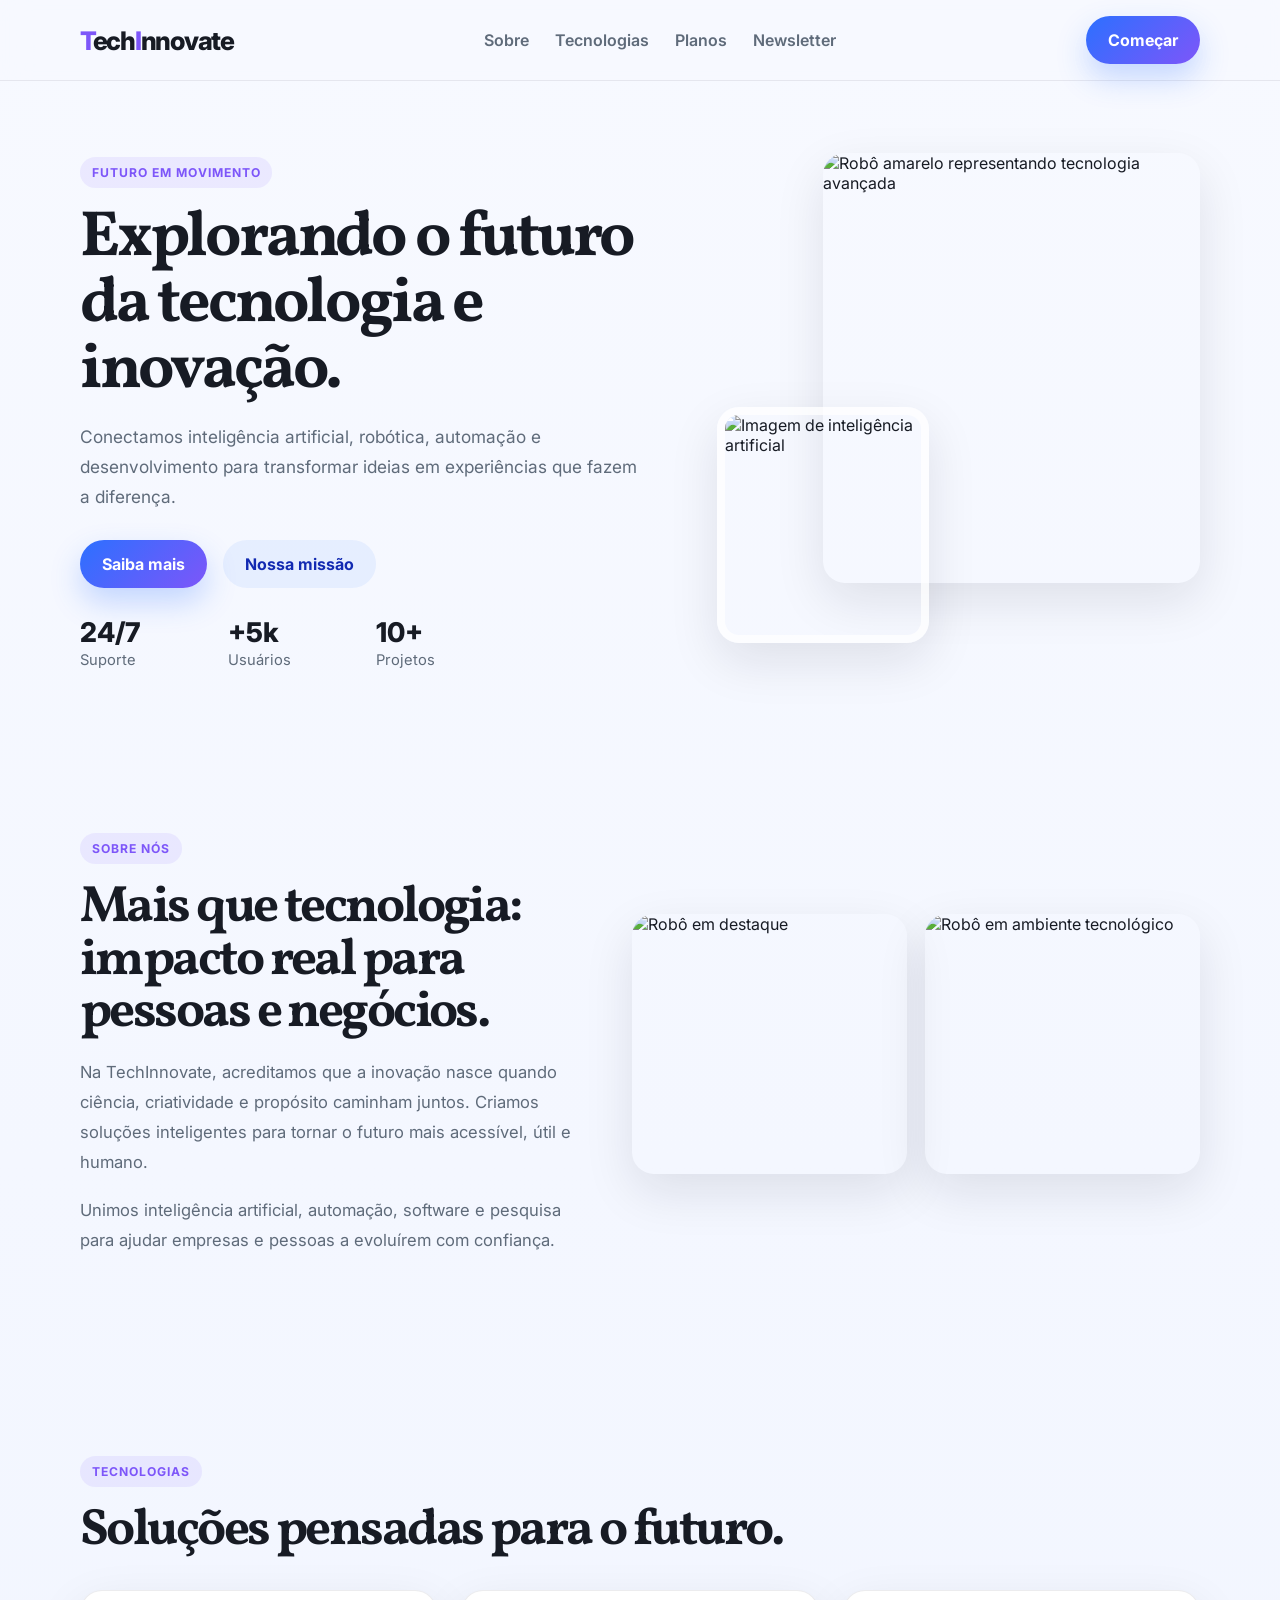
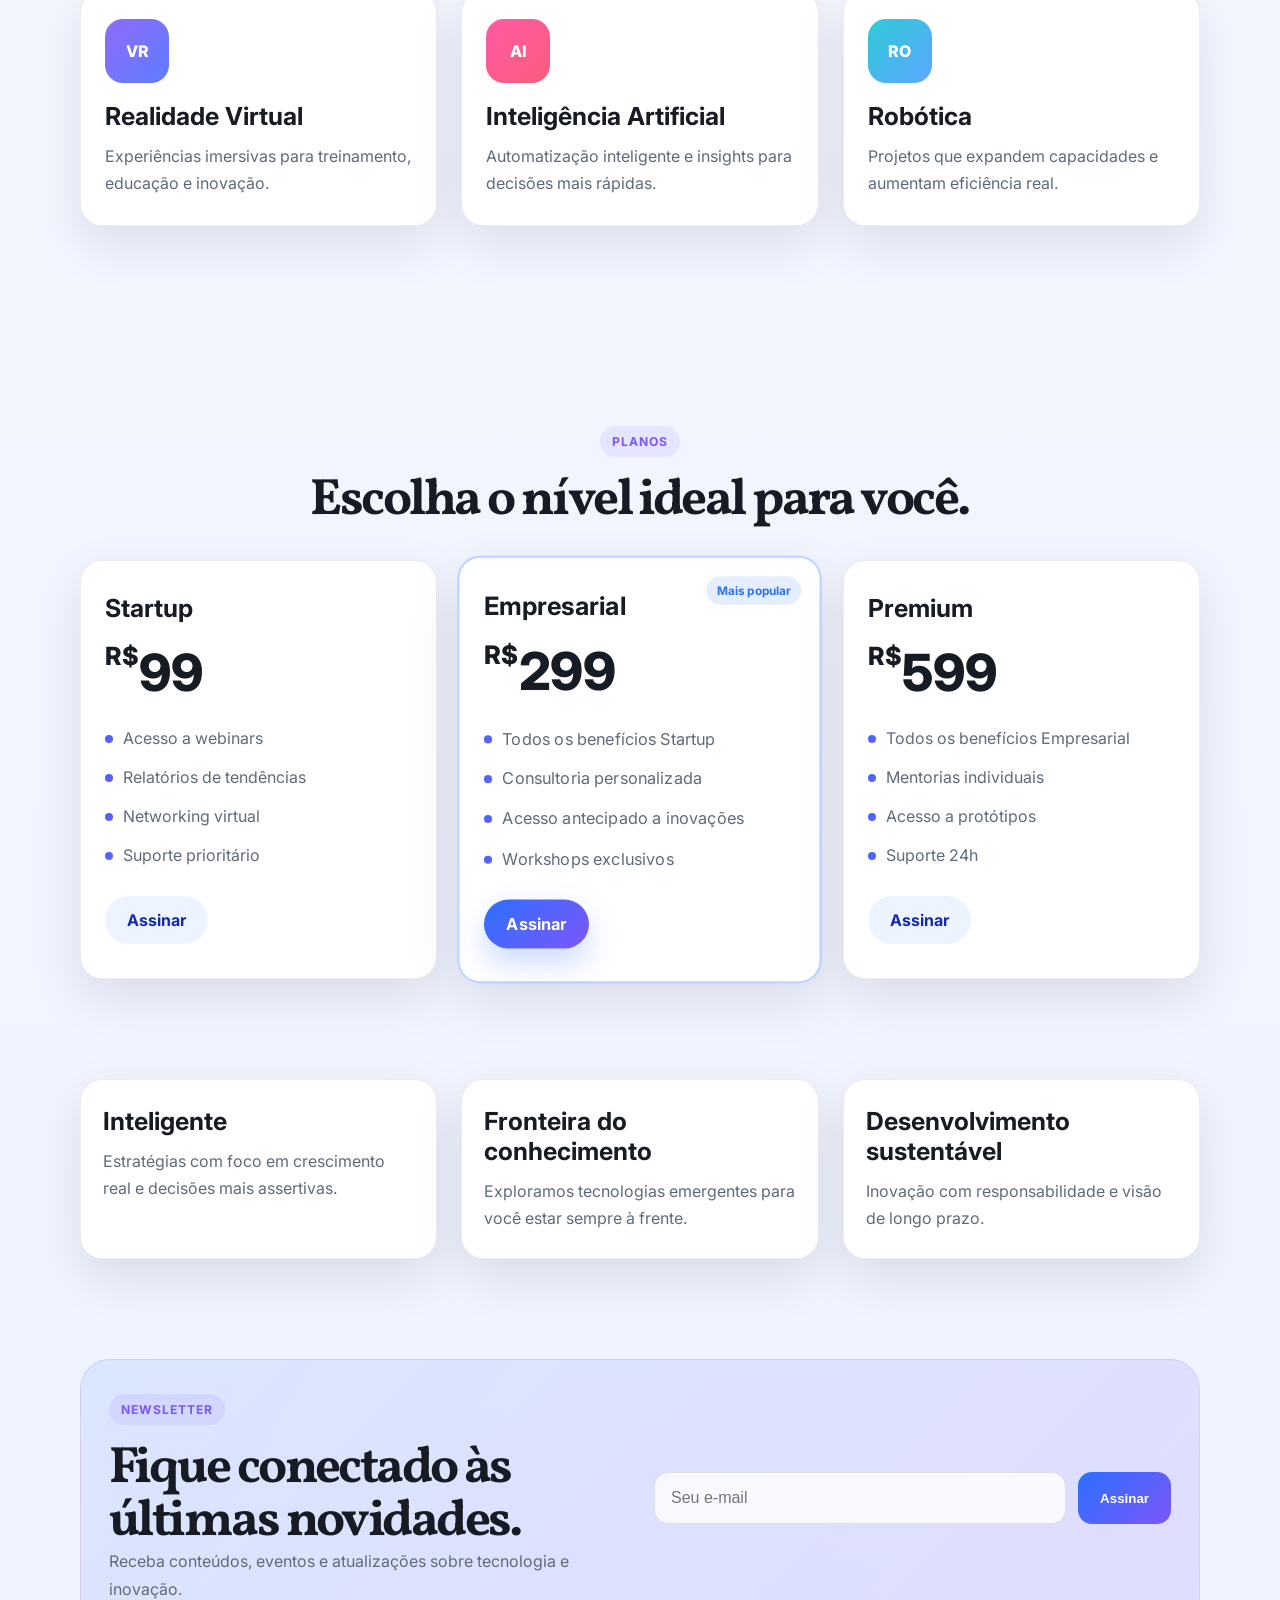
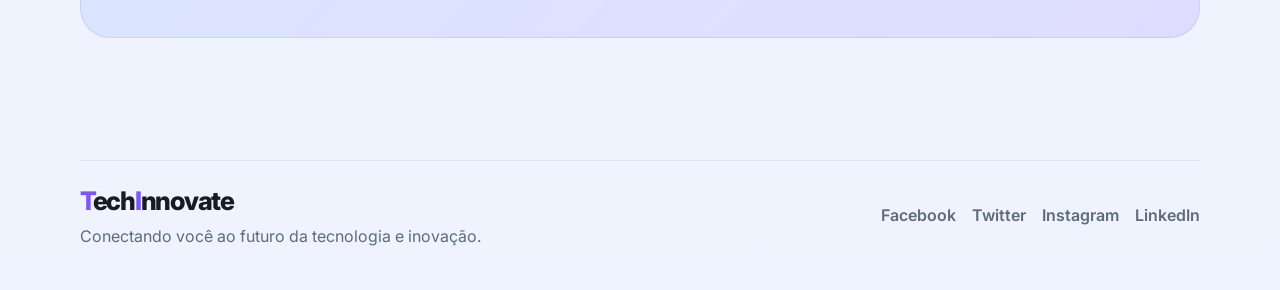
==== index.html @ ab8b84db "Unificar os dois layouts em uma landing page moderna e responsiva para o repositório principal" ====
<!DOCTYPE html>
<html lang="pt-br">
  <head>
    <meta charset="UTF-8" />
    <meta name="viewport" content="width=device-width, initial-scale=1.0" />
    <meta
      name="description"
      content="TechInnovate — tecnologia, inovação e soluções para o futuro."
    />
    <title>TechInnovate</title>
    <link rel="preconnect" href="https://fonts.googleapis.com" />
    <link rel="preconnect" href="https://fonts.gstatic.com" crossorigin />
    <link
      href="https://fonts.googleapis.com/css2?family=Inter:wght@400;500;600;700;800;900&family=Vollkorn:wght@400;600;700&display=swap"
      rel="stylesheet"
    />
    <link rel="stylesheet" href="./styles.css" />
  </head>
  <body>
    <header class="topbar">
      <div class="container nav-wrap">
        <a class="brand" href="#home" aria-label="TechInnovate home">
          <span class="brand-mark">T</span>ech<span class="brand-mark">I</span>nnovate
        </a>

        <nav class="main-nav" aria-label="Navegação principal">
          <a href="#sobre">Sobre</a>
          <a href="#tecnologias">Tecnologias</a>
          <a href="#planos">Planos</a>
          <a href="#newsletter">Newsletter</a>
        </nav>

        <a href="#planos" class="button button-primary">Começar</a>
      </div>
    </header>

    <main id="home">
      <section class="hero">
        <div class="container hero-grid">
          <div class="hero-copy">
            <span class="eyebrow">Futuro em movimento</span>
            <h1>Explorando o futuro da tecnologia e inovação.</h1>
            <p>
              Conectamos inteligência artificial, robótica, automação e
desenvolvimento para transformar ideias em experiências que fazem a
              diferença.
            </p>

            <div class="hero-actions">
              <a href="#tecnologias" class="button button-primary">Saiba mais</a>
              <a href="#sobre" class="button button-secondary">Nossa missão</a>
            </div>

            <ul class="metrics" aria-label="Estatísticas da empresa">
              <li>
                <strong>24/7</strong>
                <span>Suporte</span>
              </li>
              <li>
                <strong>+5k</strong>
                <span>Usuários</span>
              </li>
              <li>
                <strong>10+</strong>
                <span>Projetos</span>
              </li>
            </ul>
          </div>

          <div class="hero-visual" aria-label="Visual da TechInnovate">
            <div class="image-card card-main">
              <img
                src="https://raw.githubusercontent.com/danyton/TechInnovate-Grid-Layout/main/img/RoboAmarelo.jpg"
                alt="Robô amarelo representando tecnologia avançada"
              />
            </div>
            <div class="image-card card-small">
              <img
                src="https://raw.githubusercontent.com/danyton/TechInnovate-Flex-Box/main/img/produtos2.jpg"
                alt="Imagem de inteligência artificial"
              />
            </div>
          </div>
        </div>
      </section>

      <section id="sobre" class="about">
        <div class="container about-grid">
          <div class="about-copy">
            <span class="section-tag">Sobre nós</span>
            <h2>Mais que tecnologia: impacto real para pessoas e negócios.</h2>
            <p>
              Na TechInnovate, acreditamos que a inovação nasce quando ciência,
              criatividade e propósito caminham juntos. Criamos soluções
              inteligentes para tornar o futuro mais acessível, útil e humano.
            </p>
            <p>
              Unimos inteligência artificial, automação, software e pesquisa para
              ajudar empresas e pessoas a evoluírem com confiança.
            </p>
          </div>

          <div class="about-gallery">
            <img
              src="https://raw.githubusercontent.com/danyton/TechInnovate-Flex-Box/main/img/sobre1.jpg"
              alt="Robô em destaque"
            />
            <img
              src="https://raw.githubusercontent.com/danyton/TechInnovate-Grid-Layout/main/img/robobranco.jpg"
              alt="Robô em ambiente tecnológico"
            />
          </div>
        </div>
      </section>

      <section id="tecnologias" class="technology">
        <div class="container">
          <div class="section-heading">
            <span class="section-tag">Tecnologias</span>
            <h2>Soluções pensadas para o futuro.</h2>
          </div>

          <div class="tech-grid">
            <article class="tech-card purple">
              <div class="tech-icon">VR</div>
              <h3>Realidade Virtual</h3>
              <p>Experiências imersivas para treinamento, educação e inovação.</p>
            </article>

            <article class="tech-card pink">
              <div class="tech-icon">AI</div>
              <h3>Inteligência Artificial</h3>
              <p>Automatização inteligente e insights para decisões mais rápidas.</p>
            </article>

            <article class="tech-card cyan">
              <div class="tech-icon">RO</div>
              <h3>Robótica</h3>
              <p>Projetos que expandem capacidades e aumentam eficiência real.</p>
            </article>
          </div>
        </div>
      </section>

      <section id="planos" class="plans">
        <div class="container">
          <div class="section-heading centered">
            <span class="section-tag">Planos</span>
            <h2>Escolha o nível ideal para você.</h2>
          </div>

          <div class="plans-grid">
            <article class="plan-card">
              <h3>Startup</h3>
              <div class="price"><sup>R$</sup>99</div>
              <ul>
                <li>Acesso a webinars</li>
                <li>Relatórios de tendências</li>
                <li>Networking virtual</li>
                <li>Suporte prioritário</li>
              </ul>
              <a href="#" class="button button-secondary">Assinar</a>
            </article>

            <article class="plan-card featured">
              <span class="plan-badge">Mais popular</span>
              <h3>Empresarial</h3>
              <div class="price"><sup>R$</sup>299</div>
              <ul>
                <li>Todos os benefícios Startup</li>
                <li>Consultoria personalizada</li>
                <li>Acesso antecipado a inovações</li>
                <li>Workshops exclusivos</li>
              </ul>
              <a href="#" class="button button-primary">Assinar</a>
            </article>

            <article class="plan-card">
              <h3>Premium</h3>
              <div class="price"><sup>R$</sup>599</div>
              <ul>
                <li>Todos os benefícios Empresarial</li>
                <li>Mentorias individuais</li>
                <li>Acesso a protótipos</li>
                <li>Suporte 24h</li>
              </ul>
              <a href="#" class="button button-secondary">Assinar</a>
            </article>
          </div>
        </div>
      </section>

      <section class="highlights">
        <div class="container">
          <div class="highlight-grid">
            <div class="highlight-item">
              <h3>Inteligente</h3>
              <p>Estratégias com foco em crescimento real e decisões mais assertivas.</p>
            </div>
            <div class="highlight-item">
              <h3>Fronteira do conhecimento</h3>
              <p>Exploramos tecnologias emergentes para você estar sempre à frente.</p>
            </div>
            <div class="highlight-item">
              <h3>Desenvolvimento sustentável</h3>
              <p>Inovação com responsabilidade e visão de longo prazo.</p>
            </div>
          </div>
        </div>
      </section>

      <section id="newsletter" class="newsletter">
        <div class="container newsletter-wrap">
          <div class="newsletter-copy">
            <span class="section-tag">Newsletter</span>
            <h2>Fique conectado às últimas novidades.</h2>
            <p>Receba conteúdos, eventos e atualizações sobre tecnologia e inovação.</p>
          </div>

          <form class="newsletter-form">
            <input type="email" placeholder="Seu e-mail" aria-label="Seu e-mail" />
            <button type="submit">Assinar</button>
          </form>
        </div>
      </section>
    </main>

    <footer class="site-footer">
      <div class="container footer-wrap">
        <div>
          <a href="#home" class="brand footer-brand">
            <span class="brand-mark">T</span>ech<span class="brand-mark">I</span>nnovate
          </a>
          <p>Conectando você ao futuro da tecnologia e inovação.</p>
        </div>

        <ul class="socials" aria-label="Redes sociais">
          <li><a href="#">Facebook</a></li>
          <li><a href="#">Twitter</a></li>
          <li><a href="#">Instagram</a></li>
          <li><a href="#">LinkedIn</a></li>
        </ul>
      </div>
    </footer>

    <script src="./app.js"></script>
  </body>
</html>
---- styles.css ----
:root {
  --bg: #f6f7fb;
  --surface: #ffffff;
  --surface-alt: #eef3ff;
  --primary: #2c70ff;
  --primary-strong: #122ab2;
  --secondary: #7d56f9;
  --accent: #3ad6c1;
  --text: #171b24;
  --muted: #5f6b7a;
  --line: rgba(16, 24, 40, 0.08);
  --shadow: 0 18px 50px rgba(17, 24, 39, 0.10);
  --radius: 22px;
}

* {
  box-sizing: border-box;
  margin: 0;
  padding: 0;
}

html {
  scroll-behavior: smooth;
}

body {
  font-family: "Inter", sans-serif;
  background: linear-gradient(180deg, #f7f9ff 0%, #eef3ff 100%);
  color: var(--text);
}

a {
  color: inherit;
  text-decoration: none;
}

img {
  display: block;
  width: 100%;
}

.container {
  width: min(1120px, calc(100% - 32px));
  margin: 0 auto;
}

.topbar {
  position: sticky;
  top: 0;
  z-index: 20;
  backdrop-filter: blur(14px);
  background: rgba(247, 249, 255, 0.8);
  border-bottom: 1px solid var(--line);
}

.nav-wrap {
  display: flex;
  align-items: center;
  justify-content: space-between;
  min-height: 80px;
}

.brand {
  font-size: clamp(1.4rem, 2vw, 2rem);
  font-weight: 800;
  letter-spacing: -0.05em;
}

.brand-mark {
  color: var(--secondary);
}

.main-nav {
  display: flex;
  align-items: center;
  gap: 26px;
  color: var(--muted);
  font-weight: 600;
}

.main-nav a {
  transition: color 0.2s ease;
}

.main-nav a:hover {
  color: var(--primary);
}

.button {
  display: inline-flex;
  align-items: center;
  justify-content: center;
  min-height: 48px;
  padding: 0 22px;
  border-radius: 999px;
  font-weight: 700;
  transition: transform 0.2s ease, box-shadow 0.2s ease;
}

.button:hover {
  transform: translateY(-1px);
}

.button-primary {
  background: linear-gradient(135deg, var(--primary), var(--secondary));
  color: #fff;
  box-shadow: 0 14px 30px rgba(44, 112, 255, 0.25);
}

.button-secondary {
  background: rgba(44, 112, 255, 0.08);
  color: var(--primary-strong);
}

.hero {
  padding: 72px 0 60px;
}

.hero-grid {
  display: grid;
  grid-template-columns: 1.1fr 0.9fr;
  gap: 46px;
  align-items: center;
}

.eyebrow,
.section-tag {
  display: inline-block;
  padding: 8px 12px;
  border-radius: 999px;
  background: rgba(124, 92, 255, 0.10);
  color: var(--secondary);
  font-size: 0.76rem;
  font-weight: 700;
  letter-spacing: 0.08em;
  text-transform: uppercase;
}

.hero-copy h1,
.about-copy h2,
.section-heading h2,
.newsletter-copy h2 {
  font-family: "Vollkorn", serif;
  letter-spacing: -0.05em;
  line-height: 1.03;
}

.hero-copy h1 {
  margin-top: 18px;
  font-size: clamp(2.8rem, 5vw, 5rem);
  max-width: 620px;
}

.hero-copy p {
  max-width: 560px;
  margin-top: 18px;
  font-size: 1.08rem;
  line-height: 1.75;
  color: var(--muted);
}

.hero-actions {
  display: flex;
  flex-wrap: wrap;
  gap: 16px;
  margin-top: 28px;
}

.metrics {
  list-style: none;
  display: flex;
  flex-wrap: wrap;
  gap: 28px;
  margin-top: 28px;
}

.metrics li {
  min-width: 120px;
}

.metrics strong {
  display: block;
  font-size: 1.7rem;
  font-weight: 800;
}

.metrics span {
  color: var(--muted);
  font-size: 0.92rem;
}

.hero-visual {
  position: relative;
  min-height: 520px;
}

.image-card {
  position: absolute;
  overflow: hidden;
  border-radius: var(--radius);
  box-shadow: var(--shadow);
}

.card-main {
  width: min(78%, 460px);
  right: 0;
  top: 0;
}

.card-main img {
  height: 430px;
  object-fit: cover;
}

.card-small {
  width: min(44%, 260px);
  left: 0;
  bottom: 30px;
  border: 8px solid rgba(255, 255, 255, 0.75);
}

.card-small img {
  height: 220px;
  object-fit: cover;
}

.about,
.technology,
.plans,
.newsletter {
  padding: 100px 0;
}

.about-grid {
  display: grid;
  grid-template-columns: 1fr 1.1fr;
  gap: 36px;
  align-items: center;
}

.about-copy h2,
.section-heading h2,
.newsletter-copy h2 {
  margin-top: 18px;
  font-size: clamp(2rem, 4vw, 3.2rem);
}

.about-copy p {
  margin-top: 18px;
  color: var(--muted);
  line-height: 1.8;
  font-size: 1.04rem;
}

.about-gallery {
  display: grid;
  grid-template-columns: repeat(2, minmax(0, 1fr));
  gap: 18px;
}

.about-gallery img {
  border-radius: var(--radius);
  height: 260px;
  object-fit: cover;
  box-shadow: var(--shadow);
}

.section-heading {
  margin-bottom: 32px;
}

.section-heading.centered {
  text-align: center;
}

.tech-grid,
.plans-grid,
.highlight-grid {
  display: grid;
  gap: 24px;
}

.tech-grid {
  grid-template-columns: repeat(3, minmax(0, 1fr));
}

.tech-card,
.plan-card,
.highlight-item {
  background: var(--surface);
  border: 1px solid var(--line);
  border-radius: var(--radius);
  box-shadow: var(--shadow);
}

.tech-card {
  padding: 28px 24px;
}

.tech-icon {
  width: 64px;
  height: 64px;
  display: grid;
  place-items: center;
  border-radius: 18px;
  font-weight: 800;
  color: #fff;
  margin-bottom: 18px;
}

.purple .tech-icon {
  background: linear-gradient(135deg, #8f6afc, #5d7dff);
}

.pink .tech-icon {
  background: linear-gradient(135deg, #ff5ba5, #f95d7b);
}

.cyan .tech-icon {
  background: linear-gradient(135deg, #2ecad7, #5da8ff);
}

.tech-card h3,
.plan-card h3,
.highlight-item h3 {
  font-size: 1.55rem;
  margin-bottom: 12px;
}

.tech-card p,
.highlight-item p,
.plan-card li,
.newsletter-copy p {
  color: var(--muted);
  line-height: 1.7;
}

.plans-grid {
  grid-template-columns: repeat(3, minmax(0, 1fr));
  align-items: stretch;
}

.plan-card {
  position: relative;
  padding: 32px 24px;
}

.plan-card.featured {
  border: 2px solid rgba(44, 112, 255, 0.3);
  transform: scale(1.02);
}

.plan-badge {
  position: absolute;
  top: 18px;
  right: 18px;
  background: rgba(44, 112, 255, 0.12);
  color: var(--primary);
  font-size: 0.72rem;
  font-weight: 700;
  padding: 7px 10px;
  border-radius: 999px;
}

.price {
  margin: 18px 0 22px;
  font-size: clamp(2.2rem, 4vw, 3.2rem);
  font-weight: 800;
  color: var(--text);
}

.price sup {
  font-size: 0.49em;
  vertical-align: top;
}

.plan-card ul {
  list-style: none;
  display: grid;
  gap: 12px;
  margin-bottom: 26px;
}

.plan-card li {
  position: relative;
  padding-left: 18px;
}

.plan-card li::before {
  content: "";
  position: absolute;
  left: 0;
  top: 10px;
  width: 8px;
  height: 8px;
  border-radius: 50%;
  background: linear-gradient(135deg, var(--primary), var(--secondary));
}

.highlight-grid {
  grid-template-columns: repeat(3, minmax(0, 1fr));
}

.highlight-item {
  padding: 26px 22px;
  min-height: 180px;
}

.newsletter-wrap {
  display: grid;
  grid-template-columns: 1fr 1fr;
  gap: 28px;
  align-items: center;
  background: linear-gradient(135deg, rgba(44, 112, 255, 0.10), rgba(125, 86, 249, 0.14));
  border: 1px solid var(--line);
  border-radius: calc(var(--radius) + 8px);
  padding: 34px 28px;
}

.newsletter-form {
  display: flex;
  align-items: center;
  justify-content: end;
  gap: 12px;
}

.newsletter-form input {
  flex: 1;
  min-height: 52px;
  border: 1px solid rgba(17, 24, 39, 0.12);
  border-radius: 14px;
  background: rgba(255, 255, 255, 0.8);
  padding: 0 16px;
  font-size: 1rem;
}

.newsletter-form button {
  min-height: 52px;
  border: none;
  border-radius: 14px;
  padding: 0 22px;
  font-weight: 800;
  background: linear-gradient(135deg, var(--primary), var(--secondary));
  color: #fff;
  cursor: pointer;
}

.site-footer {
  padding: 22px 0 44px;
}

.footer-wrap {
  display: flex;
  align-items: center;
  justify-content: space-between;
  gap: 20px;
  padding-top: 24px;
  border-top: 1px solid var(--line);
}

.footer-brand {
  display: inline-block;
  margin-bottom: 10px;
}

.site-footer p {
  color: var(--muted);
}

.socials {
  list-style: none;
  display: flex;
  flex-wrap: wrap;
  gap: 16px;
  color: var(--muted);
  font-weight: 600;
}

@media (max-width: 860px) {
  .hero-grid,
  .about-grid,
  .newsletter-wrap,
  .plans-grid,
  .tech-grid,
  .highlight-grid {
    grid-template-columns: 1fr;
  }

  .nav-wrap {
    flex-wrap: wrap;
    justify-content: center;
    padding: 12px 0;
    gap: 14px;
  }

  .main-nav {
    width: 100%;
    justify-content: center;
    flex-wrap: wrap;
  }

  .hero {
    padding-top: 42px;
  }

  .hero-visual {
    min-height: 420px;
  }

  .newsletter-form {
    width: 100%;
    justify-content: stretch;
    flex-direction: column;
  }

  .newsletter-form input,
  .newsletter-form button {
    width: 100%;
  }
}

@media (max-width: 520px) {
  .brand {
    font-size: 1.2rem;
  }

  .main-nav {
    gap: 14px;
    font-size: 0.9rem;
  }

  .hero-copy h1 {
    font-size: 2.45rem;
  }

  .about-gallery {
    grid-template-columns: 1fr;
  }

  .footer-wrap {
    flex-direction: column;
    align-items: flex-start;
  }
}
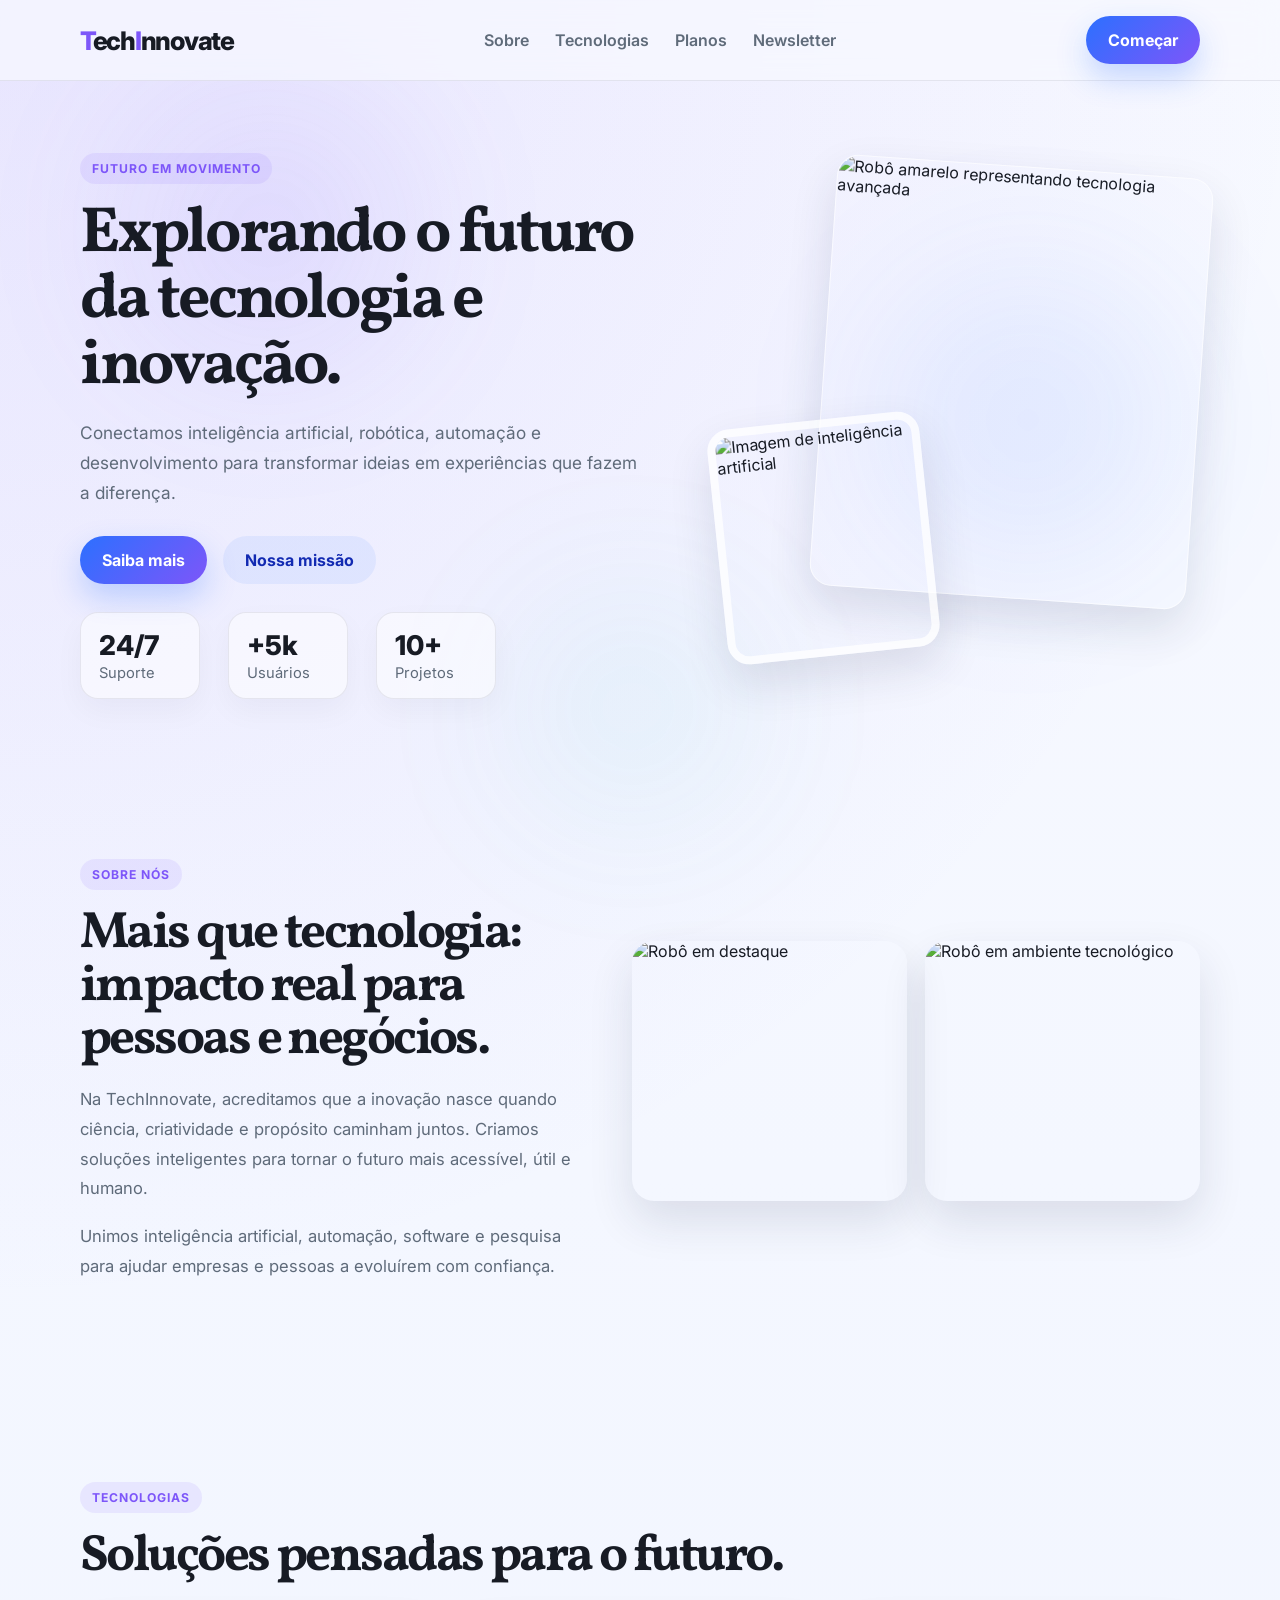
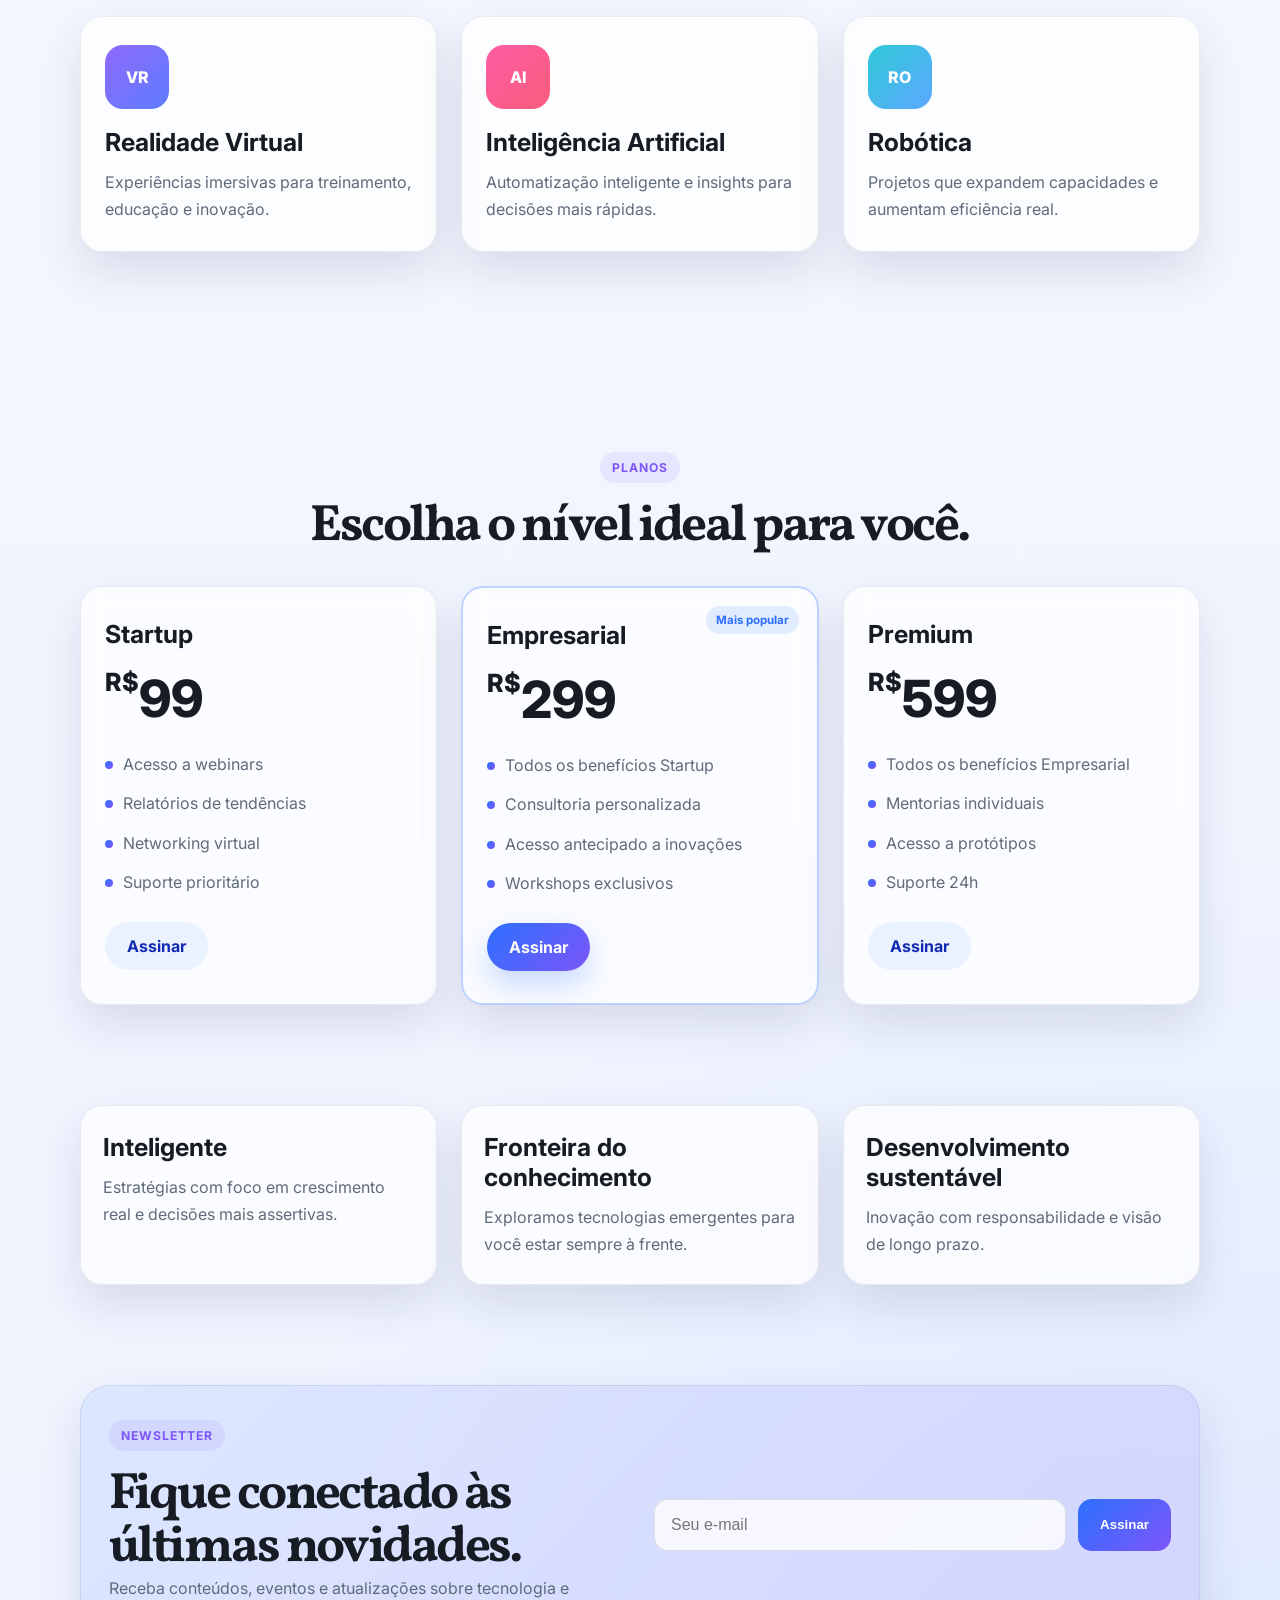
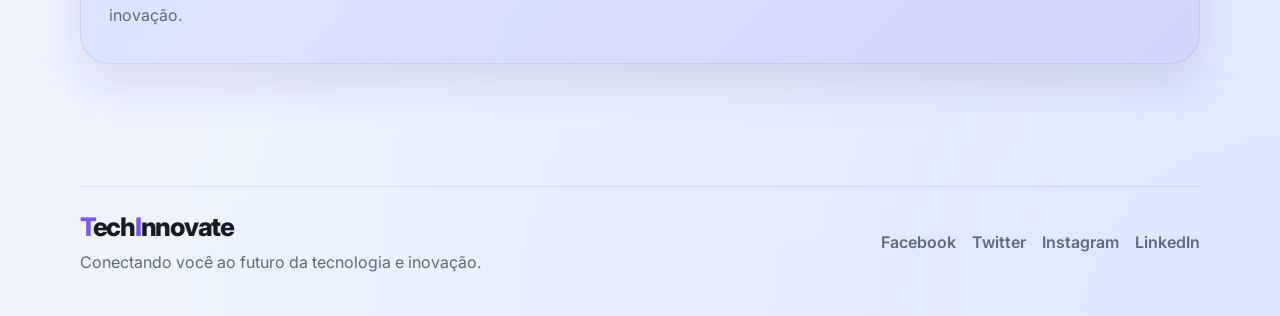
==== commit 085d1229: "Adicionar refinamento premium com animações suaves e visual mais moderno no projeto principal" ====
--- a/index.html
+++ b/index.html
@@ -17,6 +17,10 @@
     <link rel="stylesheet" href="./styles.css" />
   </head>
   <body>
+    <div class="bg-orb orb-1"></div>
+    <div class="bg-orb orb-2"></div>
+    <div class="bg-orb orb-3"></div>
+
     <header class="topbar">
       <div class="container nav-wrap">
         <a class="brand" href="#home" aria-label="TechInnovate home">
@@ -37,12 +41,12 @@
     <main id="home">
       <section class="hero">
         <div class="container hero-grid">
-          <div class="hero-copy">
+          <div class="hero-copy reveal">
             <span class="eyebrow">Futuro em movimento</span>
             <h1>Explorando o futuro da tecnologia e inovação.</h1>
             <p>
               Conectamos inteligência artificial, robótica, automação e
-desenvolvimento para transformar ideias em experiências que fazem a
+              desenvolvimento para transformar ideias em experiências que fazem a
               diferença.
             </p>
 
@@ -67,7 +71,7 @@
             </ul>
           </div>
 
-          <div class="hero-visual" aria-label="Visual da TechInnovate">
+          <div class="hero-visual reveal" aria-label="Visual da TechInnovate">
             <div class="image-card card-main">
               <img
                 src="https://raw.githubusercontent.com/danyton/TechInnovate-Grid-Layout/main/img/RoboAmarelo.jpg"
@@ -86,7 +90,7 @@
 
       <section id="sobre" class="about">
         <div class="container about-grid">
-          <div class="about-copy">
+          <div class="about-copy reveal">
             <span class="section-tag">Sobre nós</span>
             <h2>Mais que tecnologia: impacto real para pessoas e negócios.</h2>
             <p>
@@ -100,7 +104,7 @@
             </p>
           </div>
 
-          <div class="about-gallery">
+          <div class="about-gallery reveal">
             <img
               src="https://raw.githubusercontent.com/danyton/TechInnovate-Flex-Box/main/img/sobre1.jpg"
               alt="Robô em destaque"
@@ -115,25 +119,25 @@
 
       <section id="tecnologias" class="technology">
         <div class="container">
-          <div class="section-heading">
+          <div class="section-heading reveal">
             <span class="section-tag">Tecnologias</span>
             <h2>Soluções pensadas para o futuro.</h2>
           </div>
 
           <div class="tech-grid">
-            <article class="tech-card purple">
+            <article class="tech-card purple reveal">
               <div class="tech-icon">VR</div>
               <h3>Realidade Virtual</h3>
               <p>Experiências imersivas para treinamento, educação e inovação.</p>
             </article>
 
-            <article class="tech-card pink">
+            <article class="tech-card pink reveal">
               <div class="tech-icon">AI</div>
               <h3>Inteligência Artificial</h3>
               <p>Automatização inteligente e insights para decisões mais rápidas.</p>
             </article>
 
-            <article class="tech-card cyan">
+            <article class="tech-card cyan reveal">
               <div class="tech-icon">RO</div>
               <h3>Robótica</h3>
               <p>Projetos que expandem capacidades e aumentam eficiência real.</p>
@@ -144,13 +148,13 @@
 
       <section id="planos" class="plans">
         <div class="container">
-          <div class="section-heading centered">
+          <div class="section-heading centered reveal">
             <span class="section-tag">Planos</span>
             <h2>Escolha o nível ideal para você.</h2>
           </div>
 
           <div class="plans-grid">
-            <article class="plan-card">
+            <article class="plan-card reveal">
               <h3>Startup</h3>
               <div class="price"><sup>R$</sup>99</div>
               <ul>
@@ -162,7 +166,7 @@
               <a href="#" class="button button-secondary">Assinar</a>
             </article>
 
-            <article class="plan-card featured">
+            <article class="plan-card featured reveal">
               <span class="plan-badge">Mais popular</span>
               <h3>Empresarial</h3>
               <div class="price"><sup>R$</sup>299</div>
@@ -175,7 +179,7 @@
               <a href="#" class="button button-primary">Assinar</a>
             </article>
 
-            <article class="plan-card">
+            <article class="plan-card reveal">
               <h3>Premium</h3>
               <div class="price"><sup>R$</sup>599</div>
               <ul>
@@ -193,15 +197,15 @@
       <section class="highlights">
         <div class="container">
           <div class="highlight-grid">
-            <div class="highlight-item">
+            <div class="highlight-item reveal">
               <h3>Inteligente</h3>
               <p>Estratégias com foco em crescimento real e decisões mais assertivas.</p>
             </div>
-            <div class="highlight-item">
+            <div class="highlight-item reveal">
               <h3>Fronteira do conhecimento</h3>
               <p>Exploramos tecnologias emergentes para você estar sempre à frente.</p>
             </div>
-            <div class="highlight-item">
+            <div class="highlight-item reveal">
               <h3>Desenvolvimento sustentável</h3>
               <p>Inovação com responsabilidade e visão de longo prazo.</p>
             </div>
@@ -210,7 +214,7 @@
       </section>
 
       <section id="newsletter" class="newsletter">
-        <div class="container newsletter-wrap">
+        <div class="container newsletter-wrap reveal">
           <div class="newsletter-copy">
             <span class="section-tag">Newsletter</span>
             <h2>Fique conectado às últimas novidades.</h2>
--- a/styles.css
+++ b/styles.css
@@ -1,6 +1,6 @@
 :root {
   --bg: #f6f7fb;
-  --surface: #ffffff;
+  --surface: rgba(255, 255, 255, 0.8);
   --surface-alt: #eef3ff;
   --primary: #2c70ff;
   --primary-strong: #122ab2;
@@ -9,7 +9,7 @@
   --text: #171b24;
   --muted: #5f6b7a;
   --line: rgba(16, 24, 40, 0.08);
-  --shadow: 0 18px 50px rgba(17, 24, 39, 0.10);
+  --shadow: 0 20px 45px rgba(31, 44, 74, 0.12);
   --radius: 22px;
 }
 
@@ -24,9 +24,45 @@
 }
 
 body {
+  position: relative;
   font-family: "Inter", sans-serif;
-  background: linear-gradient(180deg, #f7f9ff 0%, #eef3ff 100%);
+  background: radial-gradient(circle at top left, rgba(125, 86, 249, 0.12), transparent 35%),
+    radial-gradient(circle at bottom right, rgba(44, 112, 255, 0.1), transparent 30%),
+    linear-gradient(180deg, #f7f9ff 0%, #eef3ff 100%);
   color: var(--text);
+  overflow-x: hidden;
+}
+
+.bg-orb {
+  position: fixed;
+  border-radius: 50%;
+  filter: blur(80px);
+  opacity: 0.5;
+  z-index: -1;
+}
+
+.orb-1 {
+  width: 280px;
+  height: 280px;
+  background: rgba(125, 86, 249, 0.22);
+  top: 10%;
+  left: 10%;
+}
+
+.orb-2 {
+  width: 300px;
+  height: 300px;
+  background: rgba(44, 112, 255, 0.18);
+  right: 8%;
+  top: 30%;
+}
+
+.orb-3 {
+  width: 240px;
+  height: 240px;
+  background: rgba(58, 214, 193, 0.14);
+  left: 40%;
+  bottom: 8%;
 }
 
 a {
@@ -48,8 +84,8 @@
   position: sticky;
   top: 0;
   z-index: 20;
-  backdrop-filter: blur(14px);
-  background: rgba(247, 249, 255, 0.8);
+  backdrop-filter: blur(16px);
+  background: rgba(247, 249, 255, 0.72);
   border-bottom: 1px solid var(--line);
 }
 
@@ -98,7 +134,7 @@
 }
 
 .button:hover {
-  transform: translateY(-1px);
+  transform: translateY(-2px);
 }
 
 .button-primary {
@@ -176,6 +212,11 @@
 
 .metrics li {
   min-width: 120px;
+  background: rgba(255, 255, 255, 0.5);
+  border: 1px solid var(--line);
+  border-radius: 18px;
+  padding: 16px 18px;
+  box-shadow: 0 12px 30px rgba(17, 24, 39, 0.04);
 }
 
 .metrics strong {
@@ -199,12 +240,14 @@
   overflow: hidden;
   border-radius: var(--radius);
   box-shadow: var(--shadow);
+  border: 1px solid rgba(255, 255, 255, 0.6);
 }
 
 .card-main {
   width: min(78%, 460px);
   right: 0;
   top: 0;
+  transform: rotate(4deg);
 }
 
 .card-main img {
@@ -217,6 +260,7 @@
   left: 0;
   bottom: 30px;
   border: 8px solid rgba(255, 255, 255, 0.75);
+  transform: rotate(-6deg);
 }
 
 .card-small img {
@@ -287,14 +331,22 @@
 .tech-card,
 .plan-card,
 .highlight-item {
-  background: var(--surface);
+  background: rgba(255, 255, 255, 0.72);
   border: 1px solid var(--line);
   border-radius: var(--radius);
   box-shadow: var(--shadow);
+  backdrop-filter: blur(12px);
 }
 
 .tech-card {
   padding: 28px 24px;
+  transition: transform 0.25s ease, box-shadow 0.25s ease;
+}
+
+.tech-card:hover,
+.plan-card:hover,
+.highlight-item:hover {
+  transform: translateY(-6px);
 }
 
 .tech-icon {
@@ -343,6 +395,7 @@
 .plan-card {
   position: relative;
   padding: 32px 24px;
+  transition: transform 0.25s ease, box-shadow 0.25s ease;
 }
 
 .plan-card.featured {
@@ -415,6 +468,7 @@
   border: 1px solid var(--line);
   border-radius: calc(var(--radius) + 8px);
   padding: 34px 28px;
+  box-shadow: var(--shadow);
 }
 
 .newsletter-form {
@@ -443,6 +497,11 @@
   background: linear-gradient(135deg, var(--primary), var(--secondary));
   color: #fff;
   cursor: pointer;
+  transition: transform 0.2s ease;
+}
+
+.newsletter-form button:hover {
+  transform: translateY(-2px);
 }
 
 .site-footer {
@@ -474,6 +533,17 @@
   gap: 16px;
   color: var(--muted);
   font-weight: 600;
+}
+
+.reveal {
+  opacity: 0;
+  transform: translateY(24px);
+  transition: opacity 0.7s ease, transform 0.7s ease;
+}
+
+.reveal.visible {
+  opacity: 1;
+  transform: translateY(0);
 }
 
 @media (max-width: 860px) {
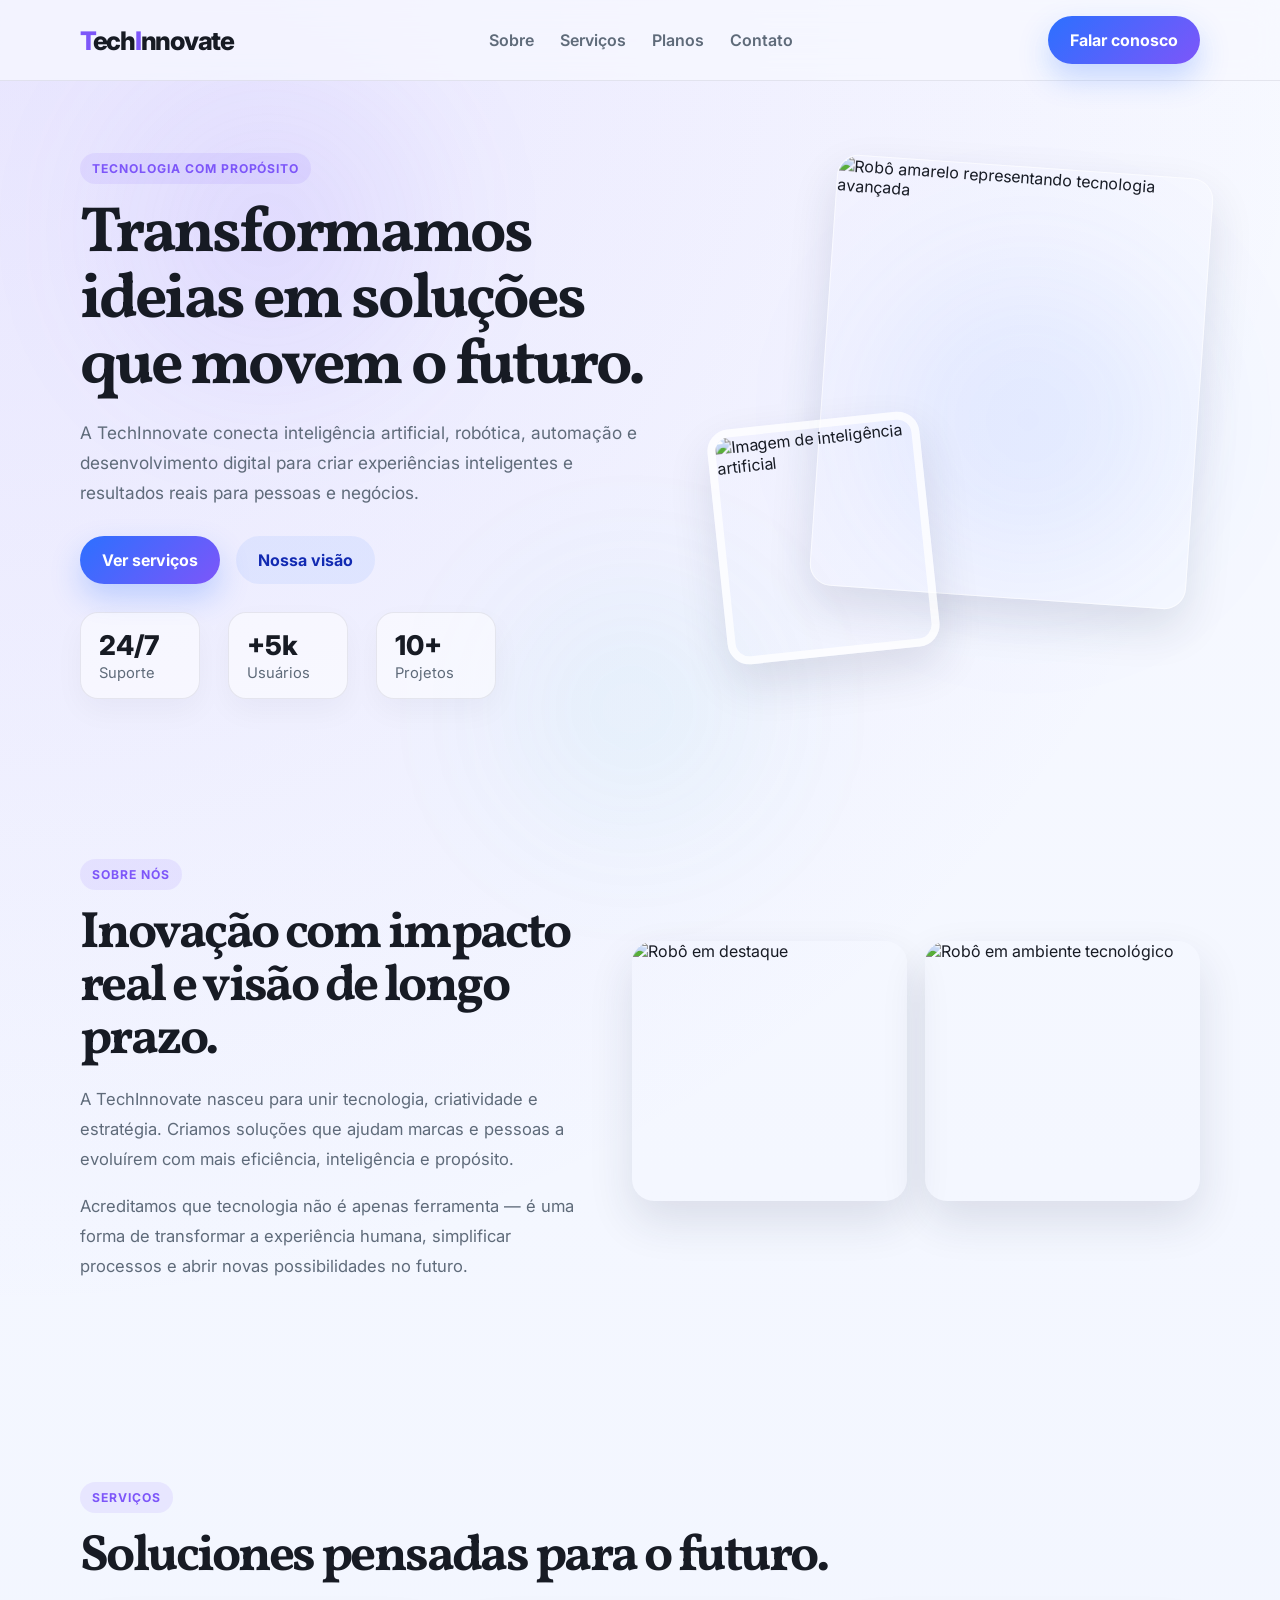
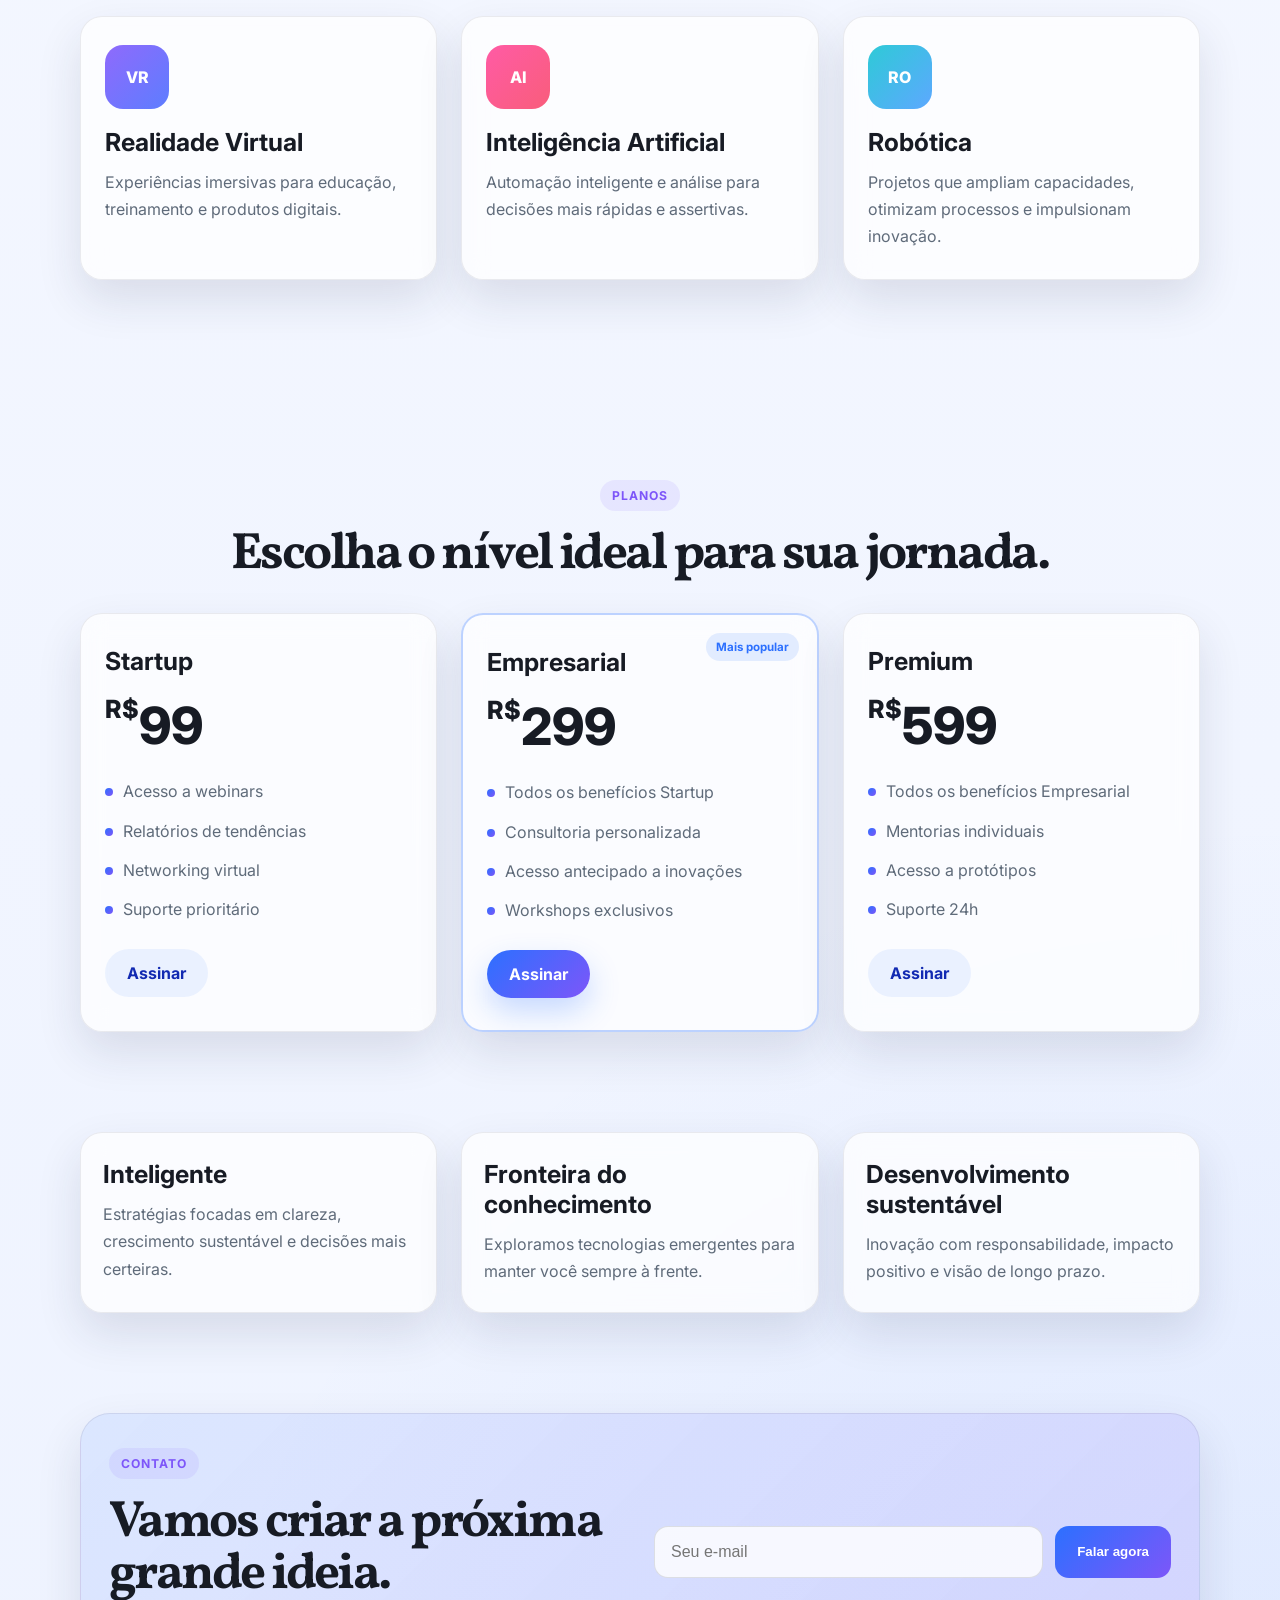
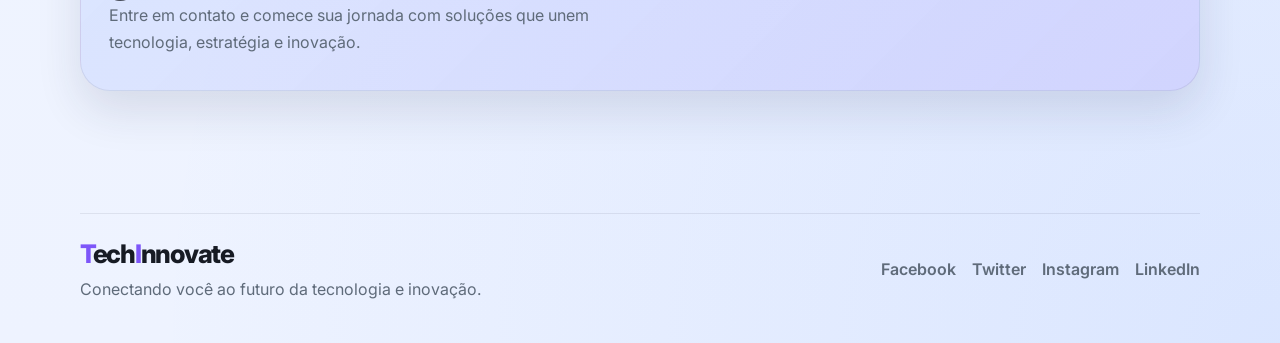
==== commit bedae654: "Aplicar versão final profissional da landing page com foco em portfólio e apresentação de marca" ====
--- a/index.html
+++ b/index.html
@@ -29,12 +29,12 @@
 
         <nav class="main-nav" aria-label="Navegação principal">
           <a href="#sobre">Sobre</a>
-          <a href="#tecnologias">Tecnologias</a>
+          <a href="#servicos">Serviços</a>
           <a href="#planos">Planos</a>
-          <a href="#newsletter">Newsletter</a>
+          <a href="#contato">Contato</a>
         </nav>
 
-        <a href="#planos" class="button button-primary">Começar</a>
+        <a href="#contato" class="button button-primary">Falar conosco</a>
       </div>
     </header>
 
@@ -42,17 +42,17 @@
       <section class="hero">
         <div class="container hero-grid">
           <div class="hero-copy reveal">
-            <span class="eyebrow">Futuro em movimento</span>
-            <h1>Explorando o futuro da tecnologia e inovação.</h1>
+            <span class="eyebrow">Tecnologia com propósito</span>
+            <h1>Transformamos ideias em soluções que movem o futuro.</h1>
             <p>
-              Conectamos inteligência artificial, robótica, automação e
-              desenvolvimento para transformar ideias em experiências que fazem a
-              diferença.
+              A TechInnovate conecta inteligência artificial, robótica, automação e
+              desenvolvimento digital para criar experiências inteligentes e
+              resultados reais para pessoas e negócios.
             </p>
 
             <div class="hero-actions">
-              <a href="#tecnologias" class="button button-primary">Saiba mais</a>
-              <a href="#sobre" class="button button-secondary">Nossa missão</a>
+              <a href="#servicos" class="button button-primary">Ver serviços</a>
+              <a href="#sobre" class="button button-secondary">Nossa visão</a>
             </div>
 
             <ul class="metrics" aria-label="Estatísticas da empresa">
@@ -92,15 +92,16 @@
         <div class="container about-grid">
           <div class="about-copy reveal">
             <span class="section-tag">Sobre nós</span>
-            <h2>Mais que tecnologia: impacto real para pessoas e negócios.</h2>
+            <h2>Inovação com impacto real e visão de longo prazo.</h2>
             <p>
-              Na TechInnovate, acreditamos que a inovação nasce quando ciência,
-              criatividade e propósito caminham juntos. Criamos soluções
-              inteligentes para tornar o futuro mais acessível, útil e humano.
+              A TechInnovate nasceu para unir tecnologia, criatividade e estratégia.
+              Criamos soluções que ajudam marcas e pessoas a evoluírem com mais
+              eficiência, inteligência e propósito.
             </p>
             <p>
-              Unimos inteligência artificial, automação, software e pesquisa para
-              ajudar empresas e pessoas a evoluírem com confiança.
+              Acreditamos que tecnologia não é apenas ferramenta — é uma forma de
+              transformar a experiência humana, simplificar processos e abrir novas
+              possibilidades no futuro.
             </p>
           </div>
 
@@ -117,30 +118,30 @@
         </div>
       </section>
 
-      <section id="tecnologias" class="technology">
+      <section id="servicos" class="technology">
         <div class="container">
           <div class="section-heading reveal">
-            <span class="section-tag">Tecnologias</span>
-            <h2>Soluções pensadas para o futuro.</h2>
+            <span class="section-tag">Serviços</span>
+            <h2>Soluciones pensadas para o futuro.</h2>
           </div>
 
           <div class="tech-grid">
             <article class="tech-card purple reveal">
               <div class="tech-icon">VR</div>
               <h3>Realidade Virtual</h3>
-              <p>Experiências imersivas para treinamento, educação e inovação.</p>
+              <p>Experiências imersivas para educação, treinamento e produtos digitais.</p>
             </article>
 
             <article class="tech-card pink reveal">
               <div class="tech-icon">AI</div>
               <h3>Inteligência Artificial</h3>
-              <p>Automatização inteligente e insights para decisões mais rápidas.</p>
+              <p>Automação inteligente e análise para decisões mais rápidas e assertivas.</p>
             </article>
 
             <article class="tech-card cyan reveal">
               <div class="tech-icon">RO</div>
               <h3>Robótica</h3>
-              <p>Projetos que expandem capacidades e aumentam eficiência real.</p>
+              <p>Projetos que ampliam capacidades, otimizam processos e impulsionam inovação.</p>
             </article>
           </div>
         </div>
@@ -150,7 +151,7 @@
         <div class="container">
           <div class="section-heading centered reveal">
             <span class="section-tag">Planos</span>
-            <h2>Escolha o nível ideal para você.</h2>
+            <h2>Escolha o nível ideal para sua jornada.</h2>
           </div>
 
           <div class="plans-grid">
@@ -163,7 +164,7 @@
                 <li>Networking virtual</li>
                 <li>Suporte prioritário</li>
               </ul>
-              <a href="#" class="button button-secondary">Assinar</a>
+              <a href="#contato" class="button button-secondary">Assinar</a>
             </article>
 
             <article class="plan-card featured reveal">
@@ -176,7 +177,7 @@
                 <li>Acesso antecipado a inovações</li>
                 <li>Workshops exclusivos</li>
               </ul>
-              <a href="#" class="button button-primary">Assinar</a>
+              <a href="#contato" class="button button-primary">Assinar</a>
             </article>
 
             <article class="plan-card reveal">
@@ -188,7 +189,7 @@
                 <li>Acesso a protótipos</li>
                 <li>Suporte 24h</li>
               </ul>
-              <a href="#" class="button button-secondary">Assinar</a>
+              <a href="#contato" class="button button-secondary">Assinar</a>
             </article>
           </div>
         </div>
@@ -199,31 +200,31 @@
           <div class="highlight-grid">
             <div class="highlight-item reveal">
               <h3>Inteligente</h3>
-              <p>Estratégias com foco em crescimento real e decisões mais assertivas.</p>
+              <p>Estratégias focadas em clareza, crescimento sustentável e decisões mais certeiras.</p>
             </div>
             <div class="highlight-item reveal">
               <h3>Fronteira do conhecimento</h3>
-              <p>Exploramos tecnologias emergentes para você estar sempre à frente.</p>
+              <p>Exploramos tecnologias emergentes para manter você sempre à frente.</p>
             </div>
             <div class="highlight-item reveal">
               <h3>Desenvolvimento sustentável</h3>
-              <p>Inovação com responsabilidade e visão de longo prazo.</p>
-            </div>
-          </div>
-        </div>
-      </section>
-
-      <section id="newsletter" class="newsletter">
+              <p>Inovação com responsabilidade, impacto positivo e visão de longo prazo.</p>
+            </div>
+          </div>
+        </div>
+      </section>
+
+      <section id="contato" class="newsletter">
         <div class="container newsletter-wrap reveal">
           <div class="newsletter-copy">
-            <span class="section-tag">Newsletter</span>
-            <h2>Fique conectado às últimas novidades.</h2>
-            <p>Receba conteúdos, eventos e atualizações sobre tecnologia e inovação.</p>
+            <span class="section-tag">Contato</span>
+            <h2>Vamos criar a próxima grande ideia.</h2>
+            <p>Entre em contato e comece sua jornada com soluções que unem tecnologia, estratégia e inovação.</p>
           </div>
 
           <form class="newsletter-form">
             <input type="email" placeholder="Seu e-mail" aria-label="Seu e-mail" />
-            <button type="submit">Assinar</button>
+            <button type="submit">Falar agora</button>
           </form>
         </div>
       </section>
